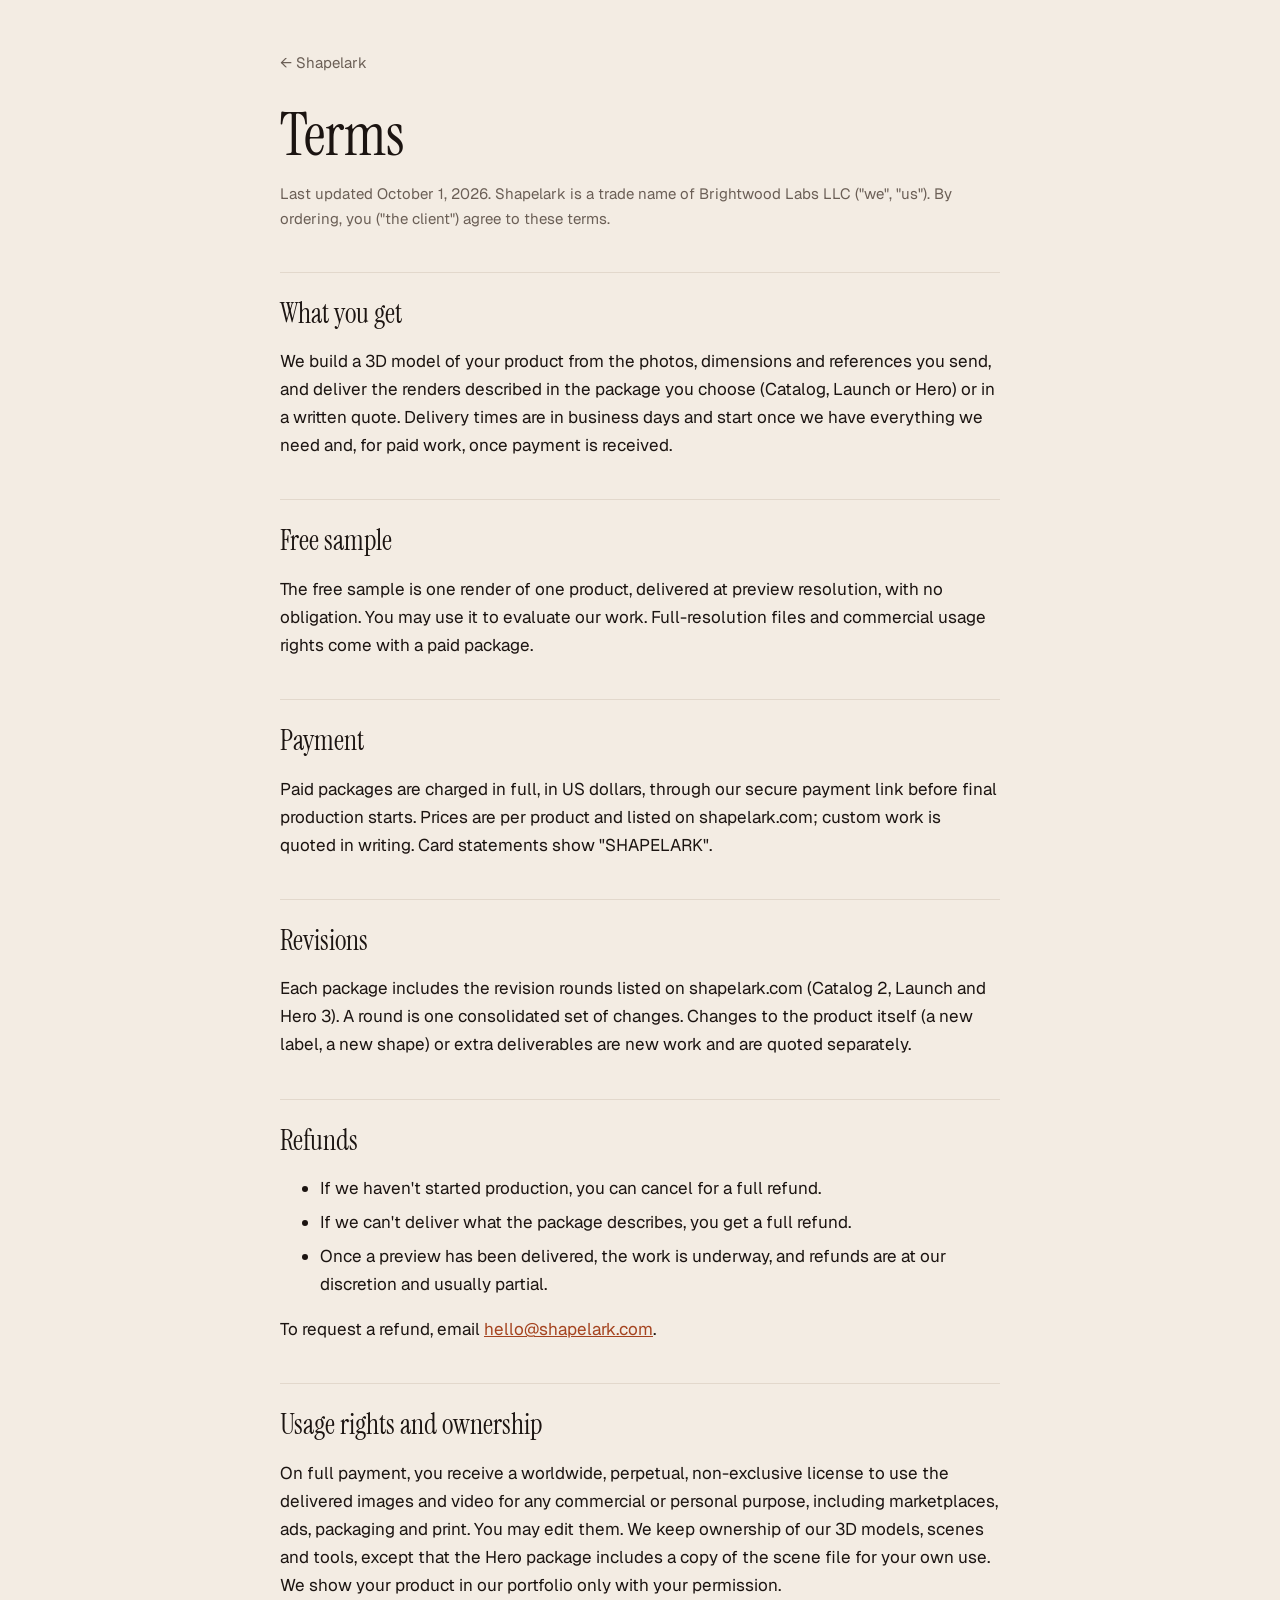
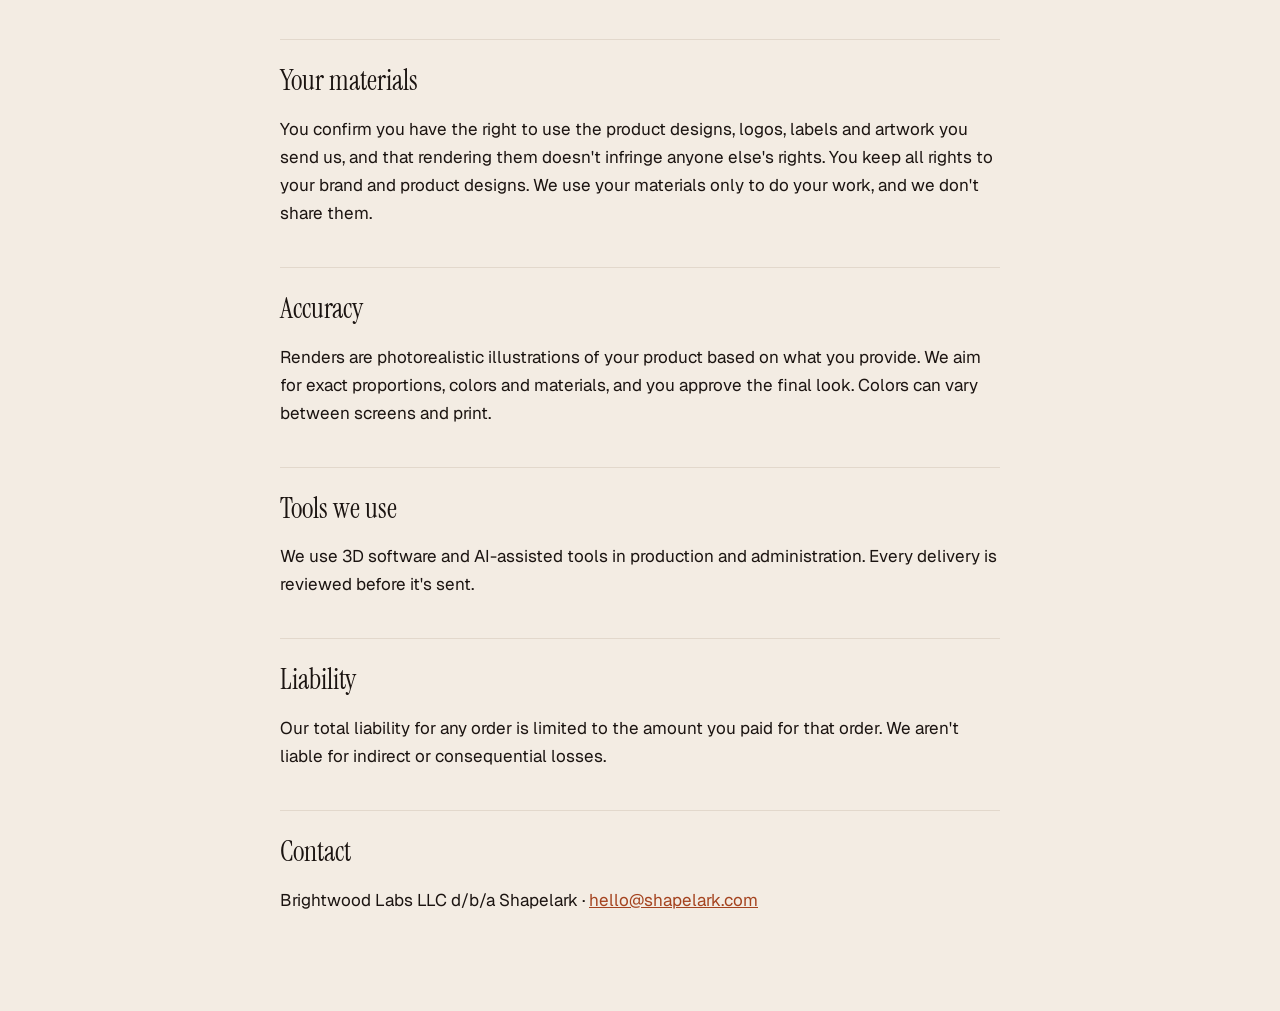
==== terms.html @ 6787b4ff "Terms page; footer names Brightwood Labs LLC Co-Authored-By: Claude Opus 5.5 (1M context) <noreply@a" ====
<!doctype html>
<html lang="en">
<head>
<meta charset="utf-8">
<meta name="viewport" content="width=device-width, initial-scale=1">
<title>Terms | Shapelark</title>
<meta name="description" content="Service terms for Shapelark 3D product renders: what's included, payment, revisions, refunds and usage rights.">
<link rel="canonical" href="https://shapelark.com/terms.html">
<link rel="preconnect" href="https://fonts.googleapis.com">
<link rel="preconnect" href="https://fonts.gstatic.com" crossorigin>
<link rel="stylesheet" href="https://fonts.googleapis.com/css2?family=Geist:wght@400;500;600&family=Instrument+Serif:ital@0;1&display=swap">
<style>
  :root { --ink: #1b1411; --muted: #6b5f56; --bg: #f3ece3; --line: #e2d8cc; --accent: #a4431f; }
  body { margin: 0; background: var(--bg); color: var(--ink); font: 17px/1.65 Geist, -apple-system, sans-serif; }
  main { max-width: 720px; margin: 0 auto; padding: 48px 22px 80px; }
  a { color: var(--accent); }
  .back { font-size: 15px; text-decoration: none; color: var(--muted); }
  h1 { font: 400 clamp(40px, 7vw, 60px)/1.05 "Instrument Serif", serif; margin: 28px 0 8px; }
  h2 { font: 400 28px/1.2 "Instrument Serif", serif; margin: 40px 0 8px; padding-top: 24px; border-top: 1px solid var(--line); }
  .meta { color: var(--muted); font-size: 15px; }
  li { margin: 6px 0; }
</style>
</head>
<body>
<main>
  <a class="back" href="/">← Shapelark</a>
  <h1>Terms</h1>
  <p class="meta">Last updated October 1, 2026. Shapelark is a trade name of Brightwood Labs LLC ("we", "us"). By ordering, you ("the client") agree to these terms.</p>

  <h2>What you get</h2>
  <p>We build a 3D model of your product from the photos, dimensions and references you send, and deliver the renders described in the package you choose (Catalog, Launch or Hero) or in a written quote. Delivery times are in business days and start once we have everything we need and, for paid work, once payment is received.</p>

  <h2>Free sample</h2>
  <p>The free sample is one render of one product, delivered at preview resolution, with no obligation. You may use it to evaluate our work. Full-resolution files and commercial usage rights come with a paid package.</p>

  <h2>Payment</h2>
  <p>Paid packages are charged in full, in US dollars, through our secure payment link before final production starts. Prices are per product and listed on shapelark.com; custom work is quoted in writing. Card statements show "SHAPELARK".</p>

  <h2>Revisions</h2>
  <p>Each package includes the revision rounds listed on shapelark.com (Catalog 2, Launch and Hero 3). A round is one consolidated set of changes. Changes to the product itself (a new label, a new shape) or extra deliverables are new work and are quoted separately.</p>

  <h2>Refunds</h2>
  <ul>
    <li>If we haven't started production, you can cancel for a full refund.</li>
    <li>If we can't deliver what the package describes, you get a full refund.</li>
    <li>Once a preview has been delivered, the work is underway, and refunds are at our discretion and usually partial.</li>
  </ul>
  <p>To request a refund, email <a href="mailto:hello@shapelark.com">hello@shapelark.com</a>.</p>

  <h2>Usage rights and ownership</h2>
  <p>On full payment, you receive a worldwide, perpetual, non-exclusive license to use the delivered images and video for any commercial or personal purpose, including marketplaces, ads, packaging and print. You may edit them. We keep ownership of our 3D models, scenes and tools, except that the Hero package includes a copy of the scene file for your own use. We show your product in our portfolio only with your permission.</p>

  <h2>Your materials</h2>
  <p>You confirm you have the right to use the product designs, logos, labels and artwork you send us, and that rendering them doesn't infringe anyone else's rights. You keep all rights to your brand and product designs. We use your materials only to do your work, and we don't share them.</p>

  <h2>Accuracy</h2>
  <p>Renders are photorealistic illustrations of your product based on what you provide. We aim for exact proportions, colors and materials, and you approve the final look. Colors can vary between screens and print.</p>

  <h2>Tools we use</h2>
  <p>We use 3D software and AI-assisted tools in production and administration. Every delivery is reviewed before it's sent.</p>

  <h2>Liability</h2>
  <p>Our total liability for any order is limited to the amount you paid for that order. We aren't liable for indirect or consequential losses.</p>

  <h2>Contact</h2>
  <p>Brightwood Labs LLC d/b/a Shapelark · <a href="mailto:hello@shapelark.com">hello@shapelark.com</a></p>
</main>
</body>
</html>
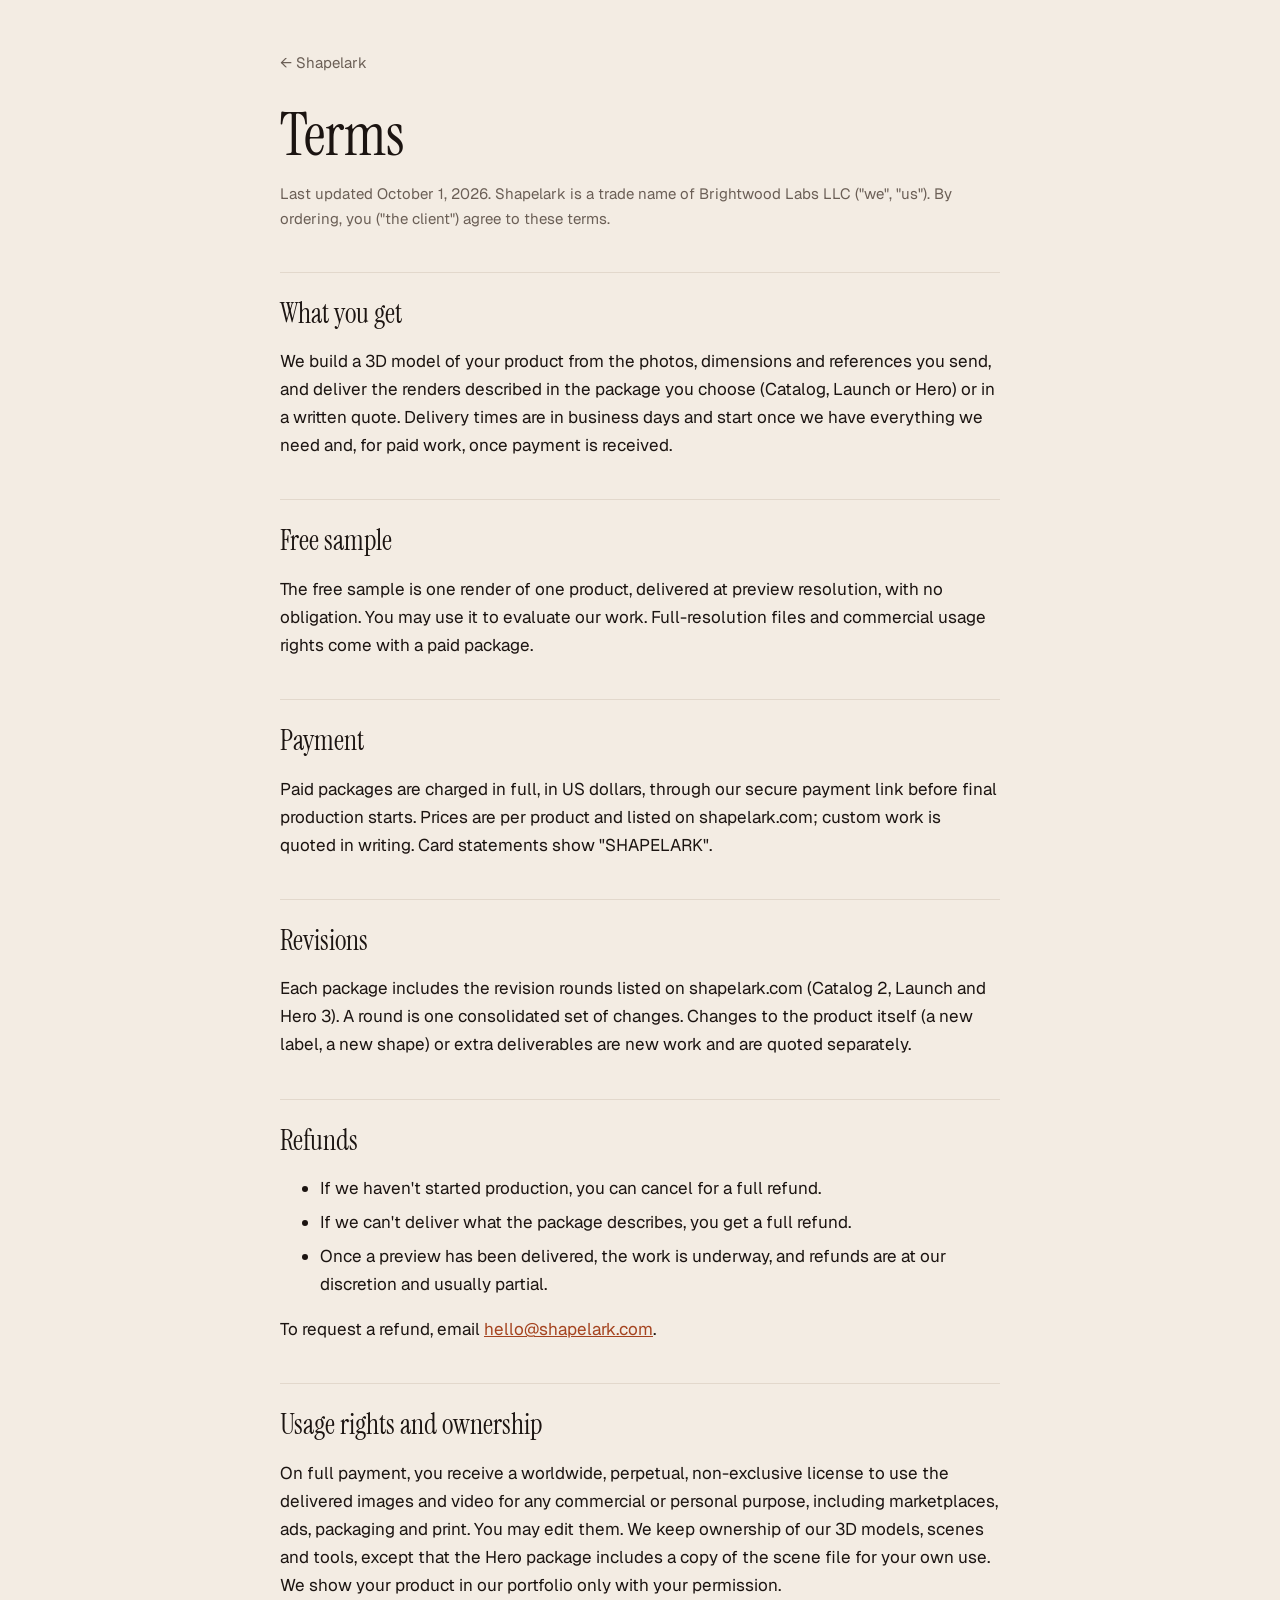
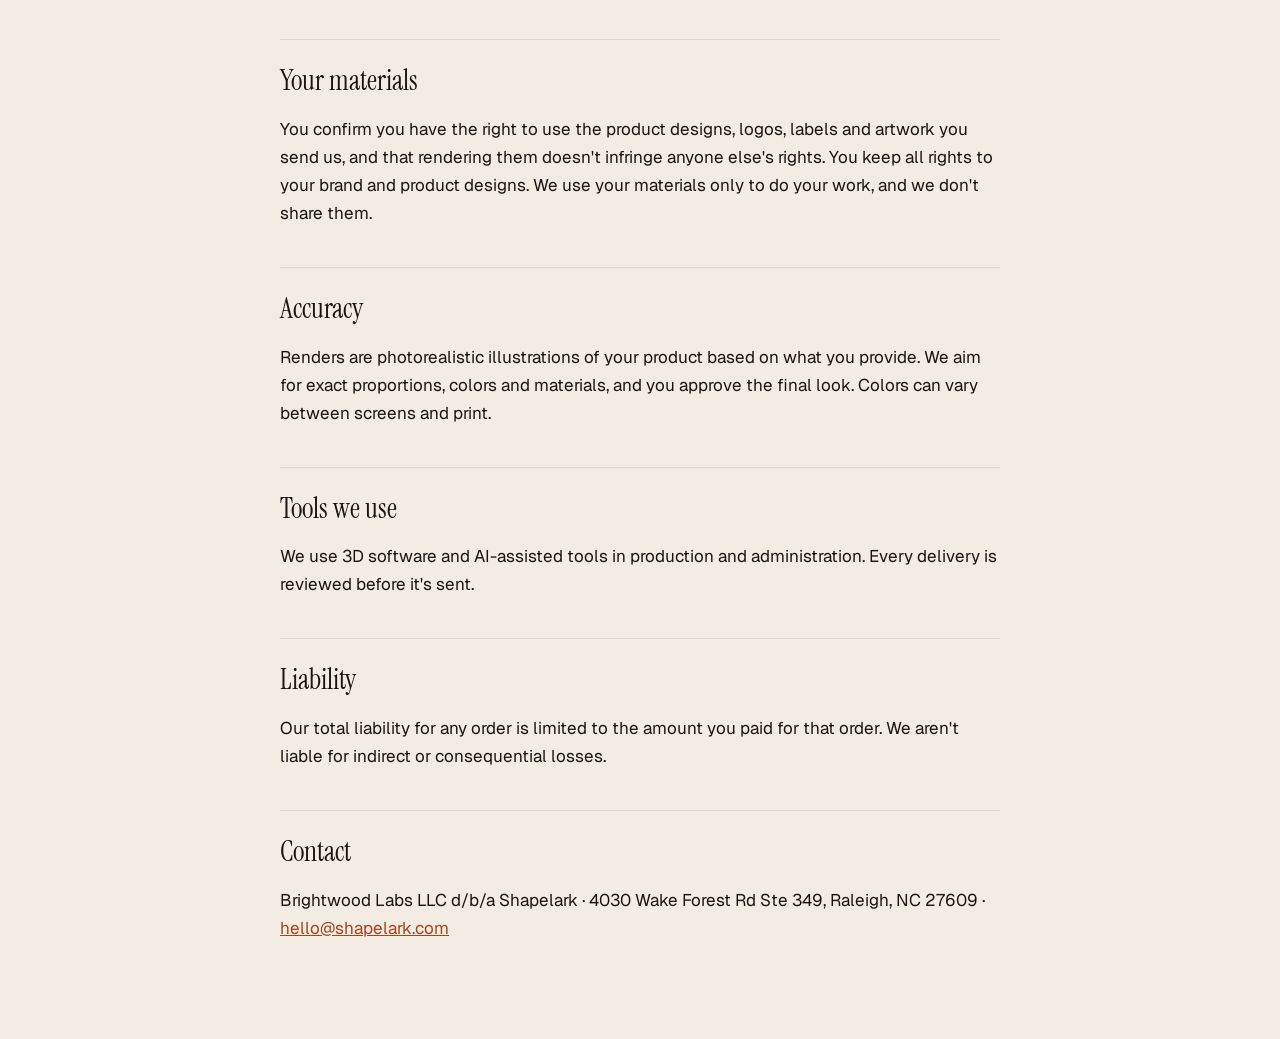
==== commit af8b4300: "Terms: business address" ====
--- a/terms.html
+++ b/terms.html
@@ -63,7 +63,7 @@
   <p>Our total liability for any order is limited to the amount you paid for that order. We aren't liable for indirect or consequential losses.</p>
 
   <h2>Contact</h2>
-  <p>Brightwood Labs LLC d/b/a Shapelark · <a href="mailto:hello@shapelark.com">hello@shapelark.com</a></p>
+  <p>Brightwood Labs LLC d/b/a Shapelark · 4030 Wake Forest Rd Ste 349, Raleigh, NC 27609 · <a href="mailto:hello@shapelark.com">hello@shapelark.com</a></p>
 </main>
 </body>
 </html>
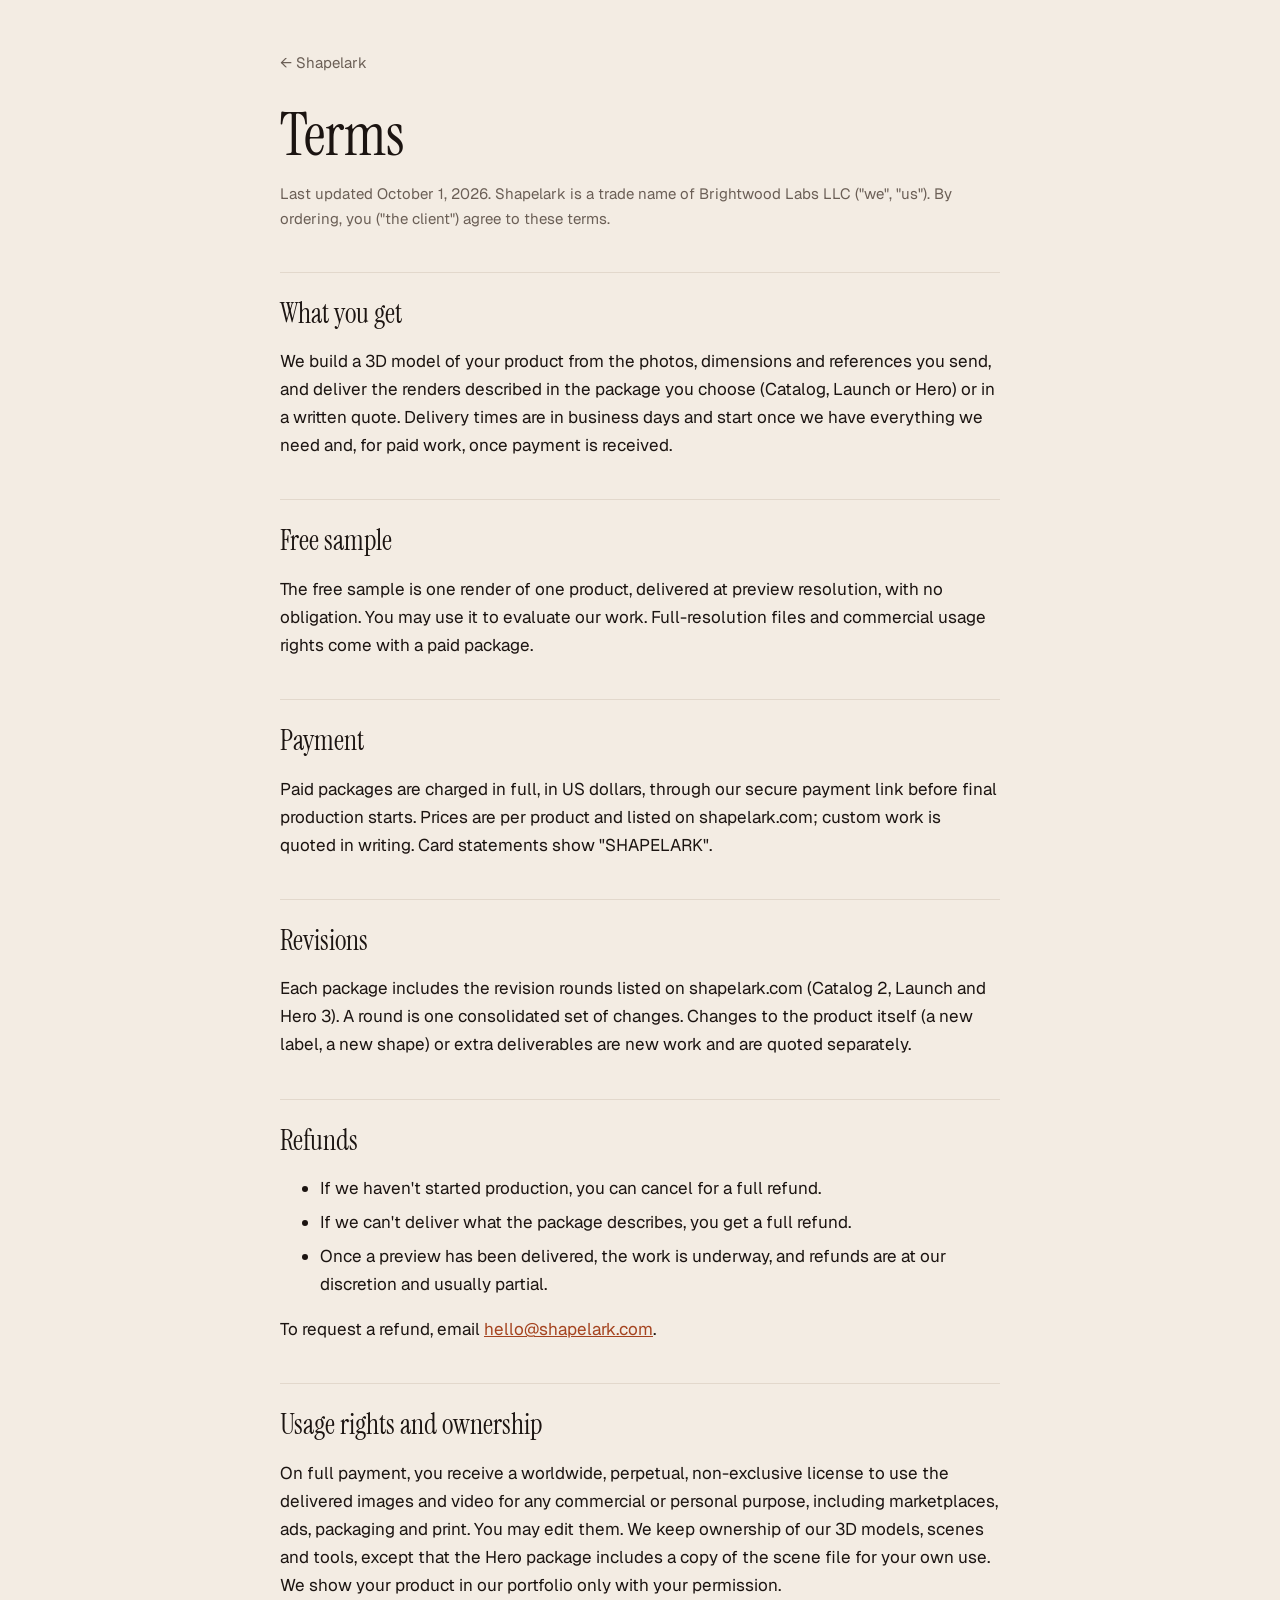
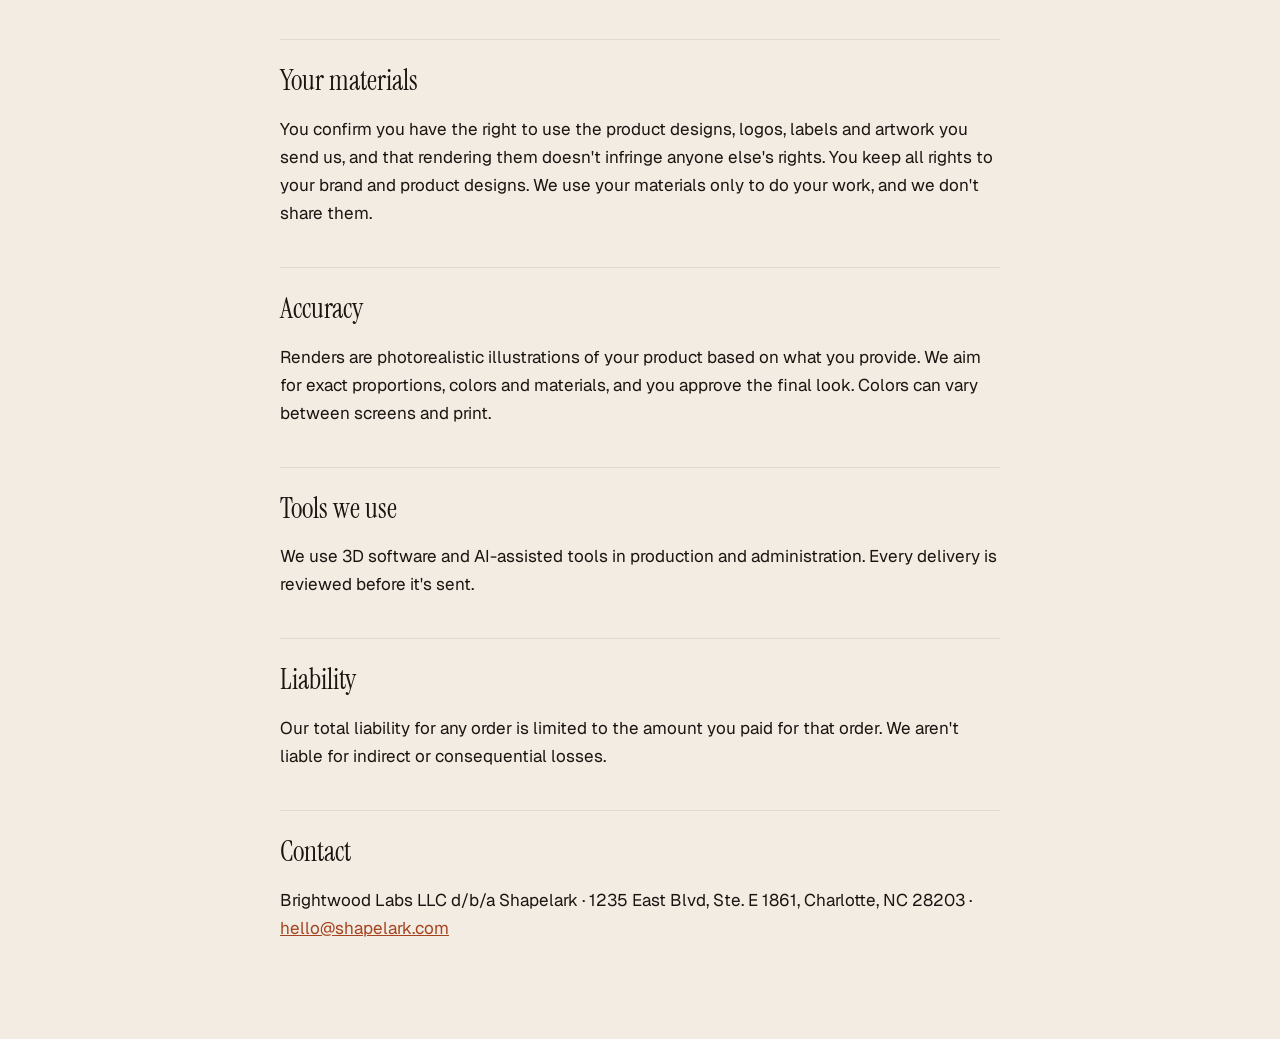
==== commit 589477fb: "Terms: Charlotte mailing address" ====
--- a/terms.html
+++ b/terms.html
@@ -63,7 +63,7 @@
   <p>Our total liability for any order is limited to the amount you paid for that order. We aren't liable for indirect or consequential losses.</p>
 
   <h2>Contact</h2>
-  <p>Brightwood Labs LLC d/b/a Shapelark · 4030 Wake Forest Rd Ste 349, Raleigh, NC 27609 · <a href="mailto:hello@shapelark.com">hello@shapelark.com</a></p>
+  <p>Brightwood Labs LLC d/b/a Shapelark · 1235 East Blvd, Ste. E 1861, Charlotte, NC 28203 · <a href="mailto:hello@shapelark.com">hello@shapelark.com</a></p>
 </main>
 </body>
 </html>
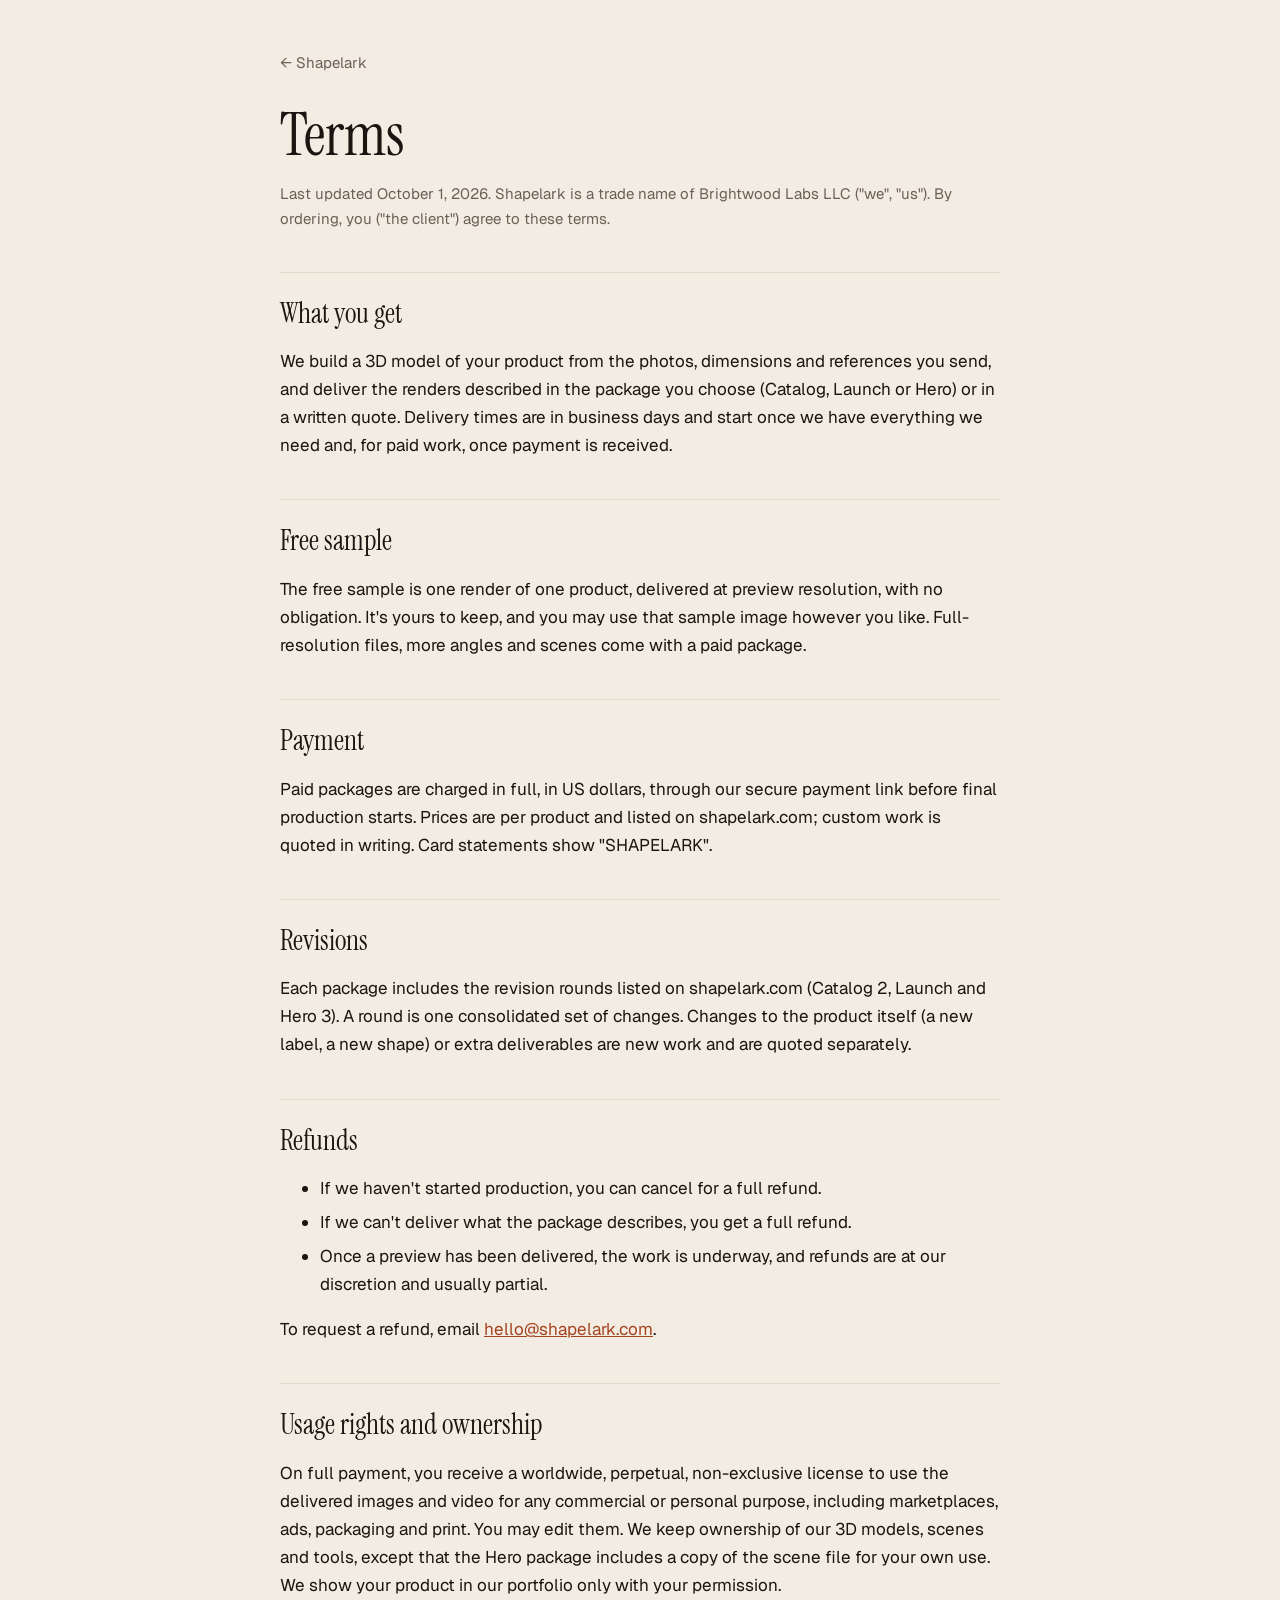
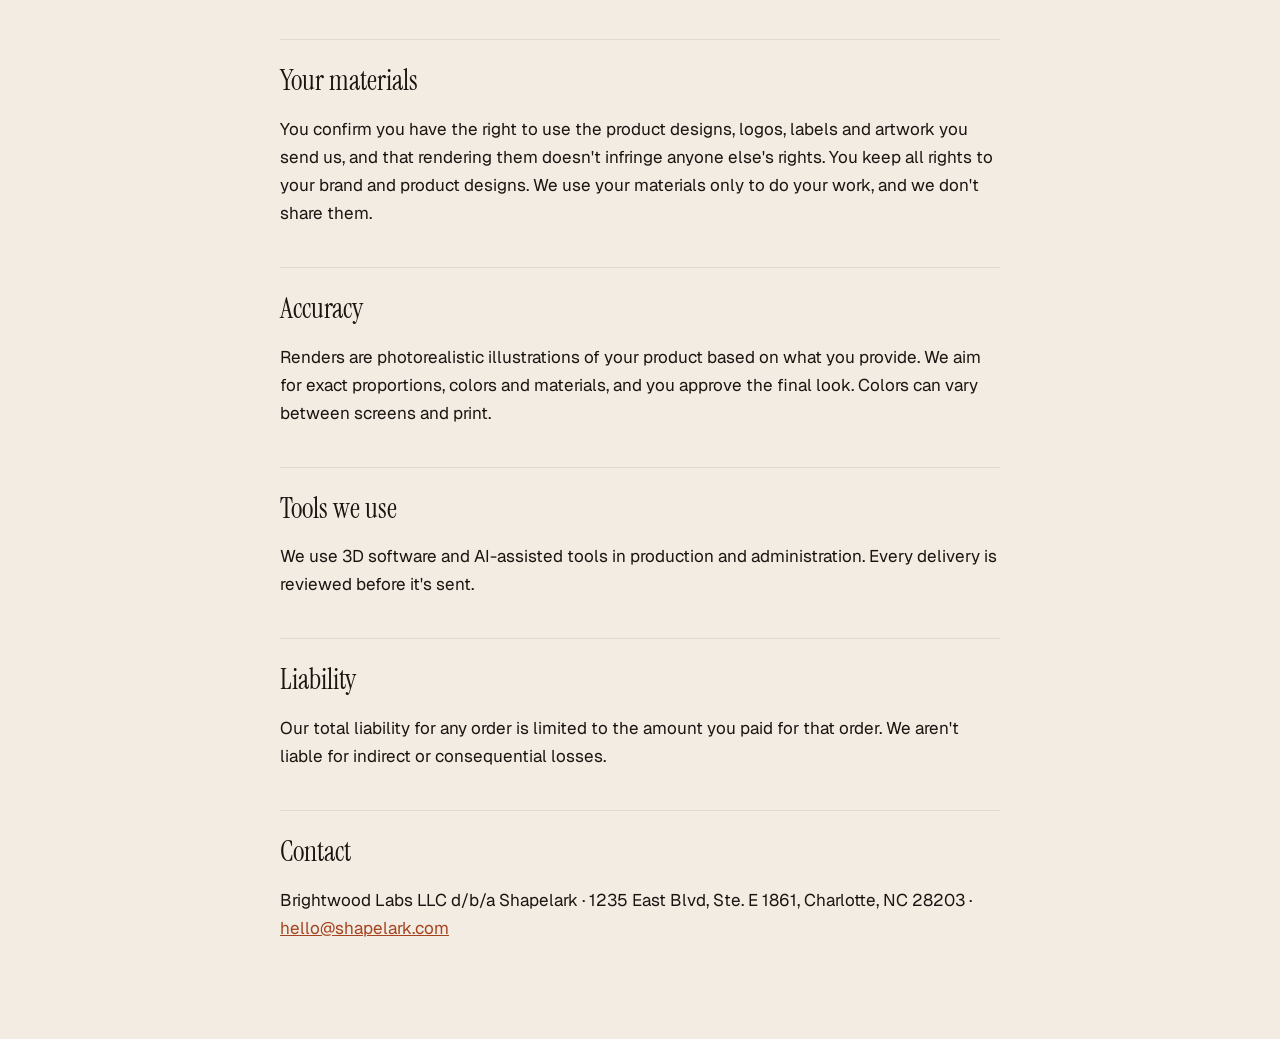
==== commit 9123c9a3: "Terms: free sample image is free to use" ====
--- a/terms.html
+++ b/terms.html
@@ -31,7 +31,7 @@
   <p>We build a 3D model of your product from the photos, dimensions and references you send, and deliver the renders described in the package you choose (Catalog, Launch or Hero) or in a written quote. Delivery times are in business days and start once we have everything we need and, for paid work, once payment is received.</p>
 
   <h2>Free sample</h2>
-  <p>The free sample is one render of one product, delivered at preview resolution, with no obligation. You may use it to evaluate our work. Full-resolution files and commercial usage rights come with a paid package.</p>
+  <p>The free sample is one render of one product, delivered at preview resolution, with no obligation. It's yours to keep, and you may use that sample image however you like. Full-resolution files, more angles and scenes come with a paid package.</p>
 
   <h2>Payment</h2>
   <p>Paid packages are charged in full, in US dollars, through our secure payment link before final production starts. Prices are per product and listed on shapelark.com; custom work is quoted in writing. Card statements show "SHAPELARK".</p>
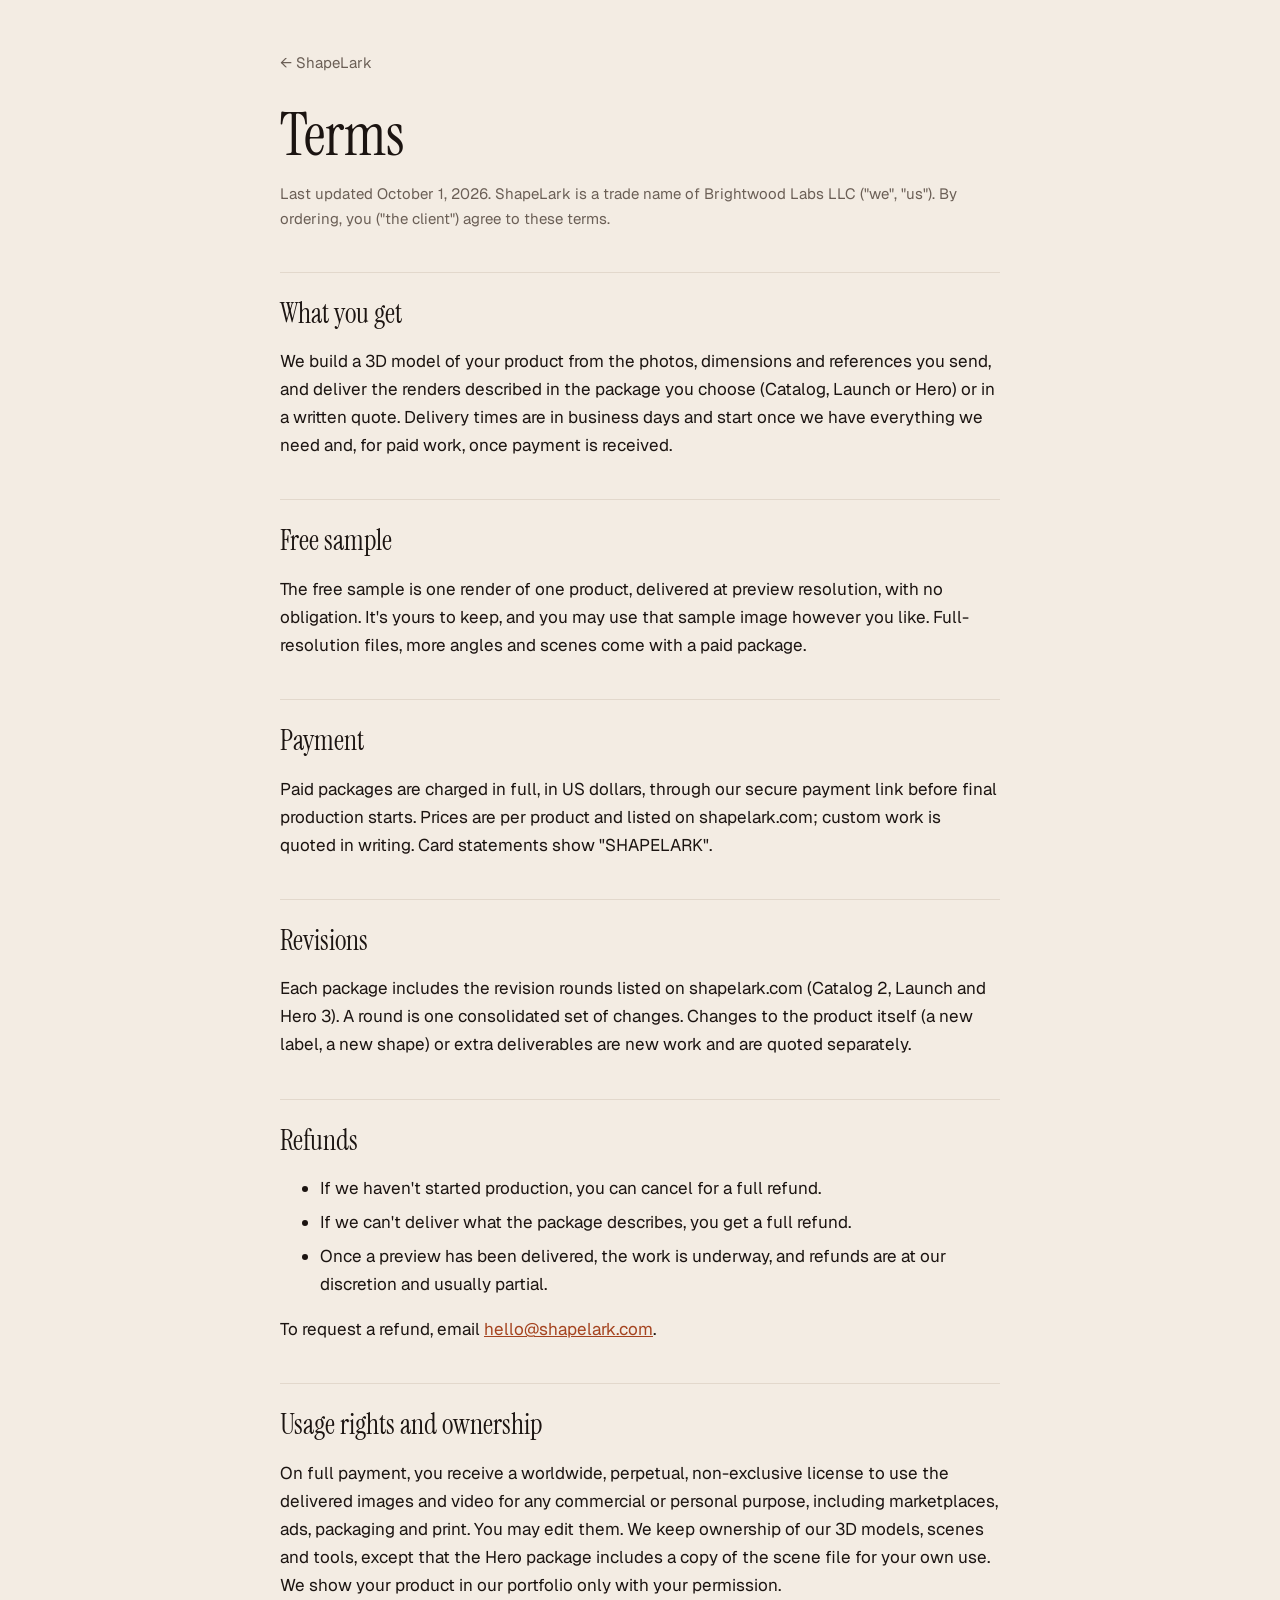
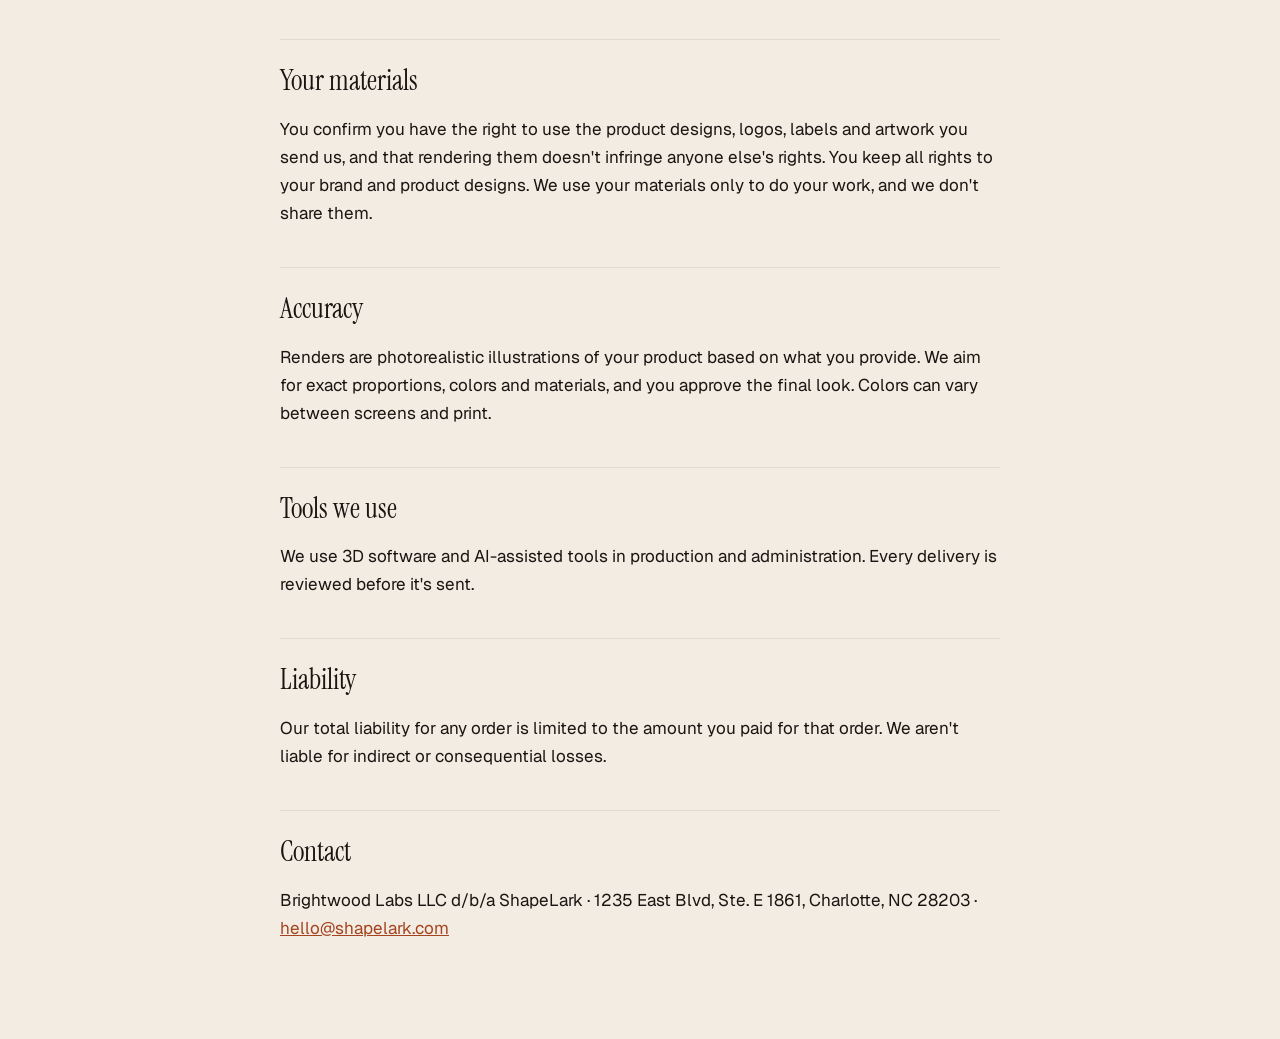
==== commit fad2ae15: "Brand styling: ShapeLark Co-Authored-By: Claude Opus 5.5 (1M context) <noreply@anthropic.com>" ====
--- a/terms.html
+++ b/terms.html
@@ -3,8 +3,8 @@
 <head>
 <meta charset="utf-8">
 <meta name="viewport" content="width=device-width, initial-scale=1">
-<title>Terms | Shapelark</title>
-<meta name="description" content="Service terms for Shapelark 3D product renders: what's included, payment, revisions, refunds and usage rights.">
+<title>Terms | ShapeLark</title>
+<meta name="description" content="Service terms for ShapeLark 3D product renders: what's included, payment, revisions, refunds and usage rights.">
 <link rel="canonical" href="https://shapelark.com/terms.html">
 <link rel="preconnect" href="https://fonts.googleapis.com">
 <link rel="preconnect" href="https://fonts.gstatic.com" crossorigin>
@@ -23,9 +23,9 @@
 </head>
 <body>
 <main>
-  <a class="back" href="/">← Shapelark</a>
+  <a class="back" href="/">← ShapeLark</a>
   <h1>Terms</h1>
-  <p class="meta">Last updated October 1, 2026. Shapelark is a trade name of Brightwood Labs LLC ("we", "us"). By ordering, you ("the client") agree to these terms.</p>
+  <p class="meta">Last updated October 1, 2026. ShapeLark is a trade name of Brightwood Labs LLC ("we", "us"). By ordering, you ("the client") agree to these terms.</p>
 
   <h2>What you get</h2>
   <p>We build a 3D model of your product from the photos, dimensions and references you send, and deliver the renders described in the package you choose (Catalog, Launch or Hero) or in a written quote. Delivery times are in business days and start once we have everything we need and, for paid work, once payment is received.</p>
@@ -63,7 +63,7 @@
   <p>Our total liability for any order is limited to the amount you paid for that order. We aren't liable for indirect or consequential losses.</p>
 
   <h2>Contact</h2>
-  <p>Brightwood Labs LLC d/b/a Shapelark · 1235 East Blvd, Ste. E 1861, Charlotte, NC 28203 · <a href="mailto:hello@shapelark.com">hello@shapelark.com</a></p>
+  <p>Brightwood Labs LLC d/b/a ShapeLark · 1235 East Blvd, Ste. E 1861, Charlotte, NC 28203 · <a href="mailto:hello@shapelark.com">hello@shapelark.com</a></p>
 </main>
 </body>
 </html>
